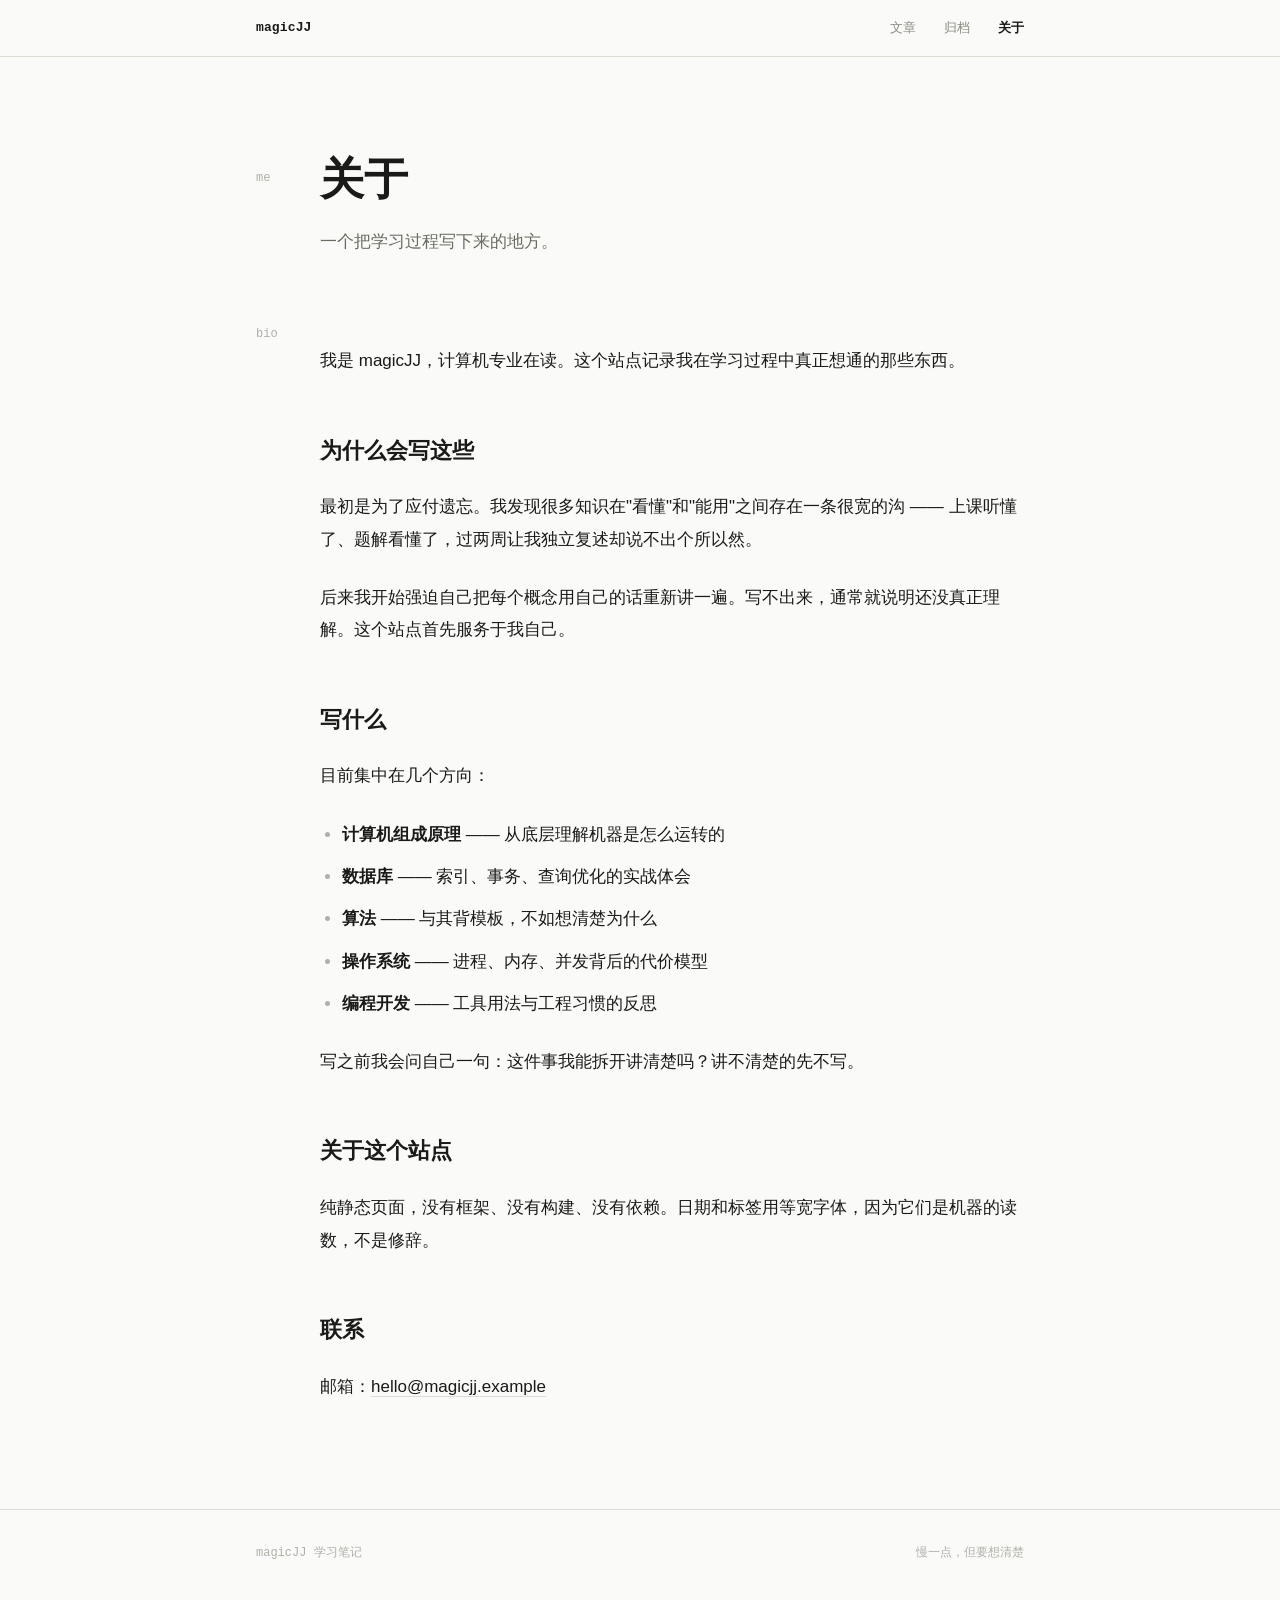
==== about.html @ ec259e51 "init: magicJJ 计算机学习笔记博客" ====
<!DOCTYPE html>
<html lang="zh-CN">
<head>
<meta charset="UTF-8">
<meta name="viewport" content="width=device-width, initial-scale=1.0">
<title>关于 · magicJJ</title>
<meta name="description" content="关于 magicJJ 与这个学习笔记站点。">
<meta name="author" content="magicJJ">
<meta name="theme-color" content="#fafaf8">
<link rel="stylesheet" href="style.css">
</head>
<body>

  <header class="top">
    <div class="wrap top-in">
      <a class="mark" href="index.html">magicJJ</a>
      <nav class="nav">
        <a href="index.html">文章</a>
        <a href="archive.html">归档</a>
        <a href="about.html" class="on">关于</a>
      </nav>
    </div>
  </header>

  <main class="wrap">

    <section class="hero">
      <div class="row">
        <div class="rail" aria-hidden="true">me</div>
        <div>
          <h1>关于</h1>
          <p>一个把学习过程写下来的地方。</p>
        </div>
      </div>
    </section>

    <div class="row">
      <div class="rail" aria-hidden="true">bio</div>
      <div class="prose">

        <p>我是 magicJJ，计算机专业在读。这个站点记录我在学习过程中真正想通的那些东西。</p>

        <h2>为什么会写这些</h2>

        <p>最初是为了应付遗忘。我发现很多知识在"看懂"和"能用"之间存在一条很宽的沟 —— 上课听懂了、题解看懂了，过两周让我独立复述却说不出个所以然。</p>

        <p>后来我开始强迫自己把每个概念用自己的话重新讲一遍。写不出来，通常就说明还没真正理解。这个站点首先服务于我自己。</p>

        <h2>写什么</h2>

        <p>目前集中在几个方向：</p>

        <ul>
          <li><strong>计算机组成原理</strong> —— 从底层理解机器是怎么运转的</li>
          <li><strong>数据库</strong> —— 索引、事务、查询优化的实战体会</li>
          <li><strong>算法</strong> —— 与其背模板，不如想清楚为什么</li>
          <li><strong>操作系统</strong> —— 进程、内存、并发背后的代价模型</li>
          <li><strong>编程开发</strong> —— 工具用法与工程习惯的反思</li>
        </ul>

        <p>写之前我会问自己一句：这件事我能拆开讲清楚吗？讲不清楚的先不写。</p>

        <h2>关于这个站点</h2>

        <p>纯静态页面，没有框架、没有构建、没有依赖。日期和标签用等宽字体，因为它们是机器的读数，不是修辞。</p>

        <h2>联系</h2>

        <p>邮箱：<a href="mailto:hello@magicjj.example">hello@magicjj.example</a></p>

      </div>
    </div>

  </main>

  <footer class="foot">
    <div class="wrap foot-in">
      <span>magicJJ 学习笔记</span>
      <span>慢一点，但要想清楚</span>
    </div>
  </footer>

  <script src="script.js" defer></script>
</body>
</html>
---- style.css ----
/* ============================================================
   magicJJ · 学习笔记
   ------------------------------------------------------------
   设计语言：机器语言（位 / 地址 / 等宽字符 / 精确性）
   视觉赌注：左侧等宽「地址栏」，每条笔记一个内存地址编号
   ============================================================ */

:root {
  /* 纸与墨（偏冷纸白，刻意避开 AI 常见的暖米 #F4F1EA） */
  --paper:      #fafaf8;
  --panel:      #f2f2ec;
  --ink:        #1a1a18;
  --ink-mid:    #6b6b62;
  --ink-soft:   #8a8a82;
  --ink-ghost:  #b0b0a8;

  /* 分隔线 */
  --rule:       #ddddd4;
  --rule-soft:  #ecece4;

  /* 唯一信号色：全站只用在「阅读时间」 */
  --signal:     #c2410c;

  /* 字体 */
  --serif:  "Noto Serif SC", "Source Han Serif SC", "Songti SC", "SimSun", serif;
  --sans:   -apple-system, BlinkMacSystemFont, "Segoe UI", "PingFang SC",
            "Hiragino Sans GB", "Microsoft YaHei", sans-serif;
  --mono:   ui-monospace, "SF Mono", "Cascadia Mono", Consolas,
            "Liberation Mono", Menlo, monospace;

  /* 版式节奏（比例约 1.33） */
  --fs-meta:   12px;
  --fs-small:  13px;
  --fs-body:   15px;
  --fs-lead:   17px;
  --fs-title:  22px;
  --fs-h1:     30px;
  --fs-hero:   44px;

  /* 布局：左侧地址栏宽度 */
  --rail:      64px;
  --content:   720px;

  --ease: cubic-bezier(0.4, 0, 0.2, 1);
}

*, *::before, *::after { box-sizing: border-box; }

html {
  -webkit-text-size-adjust: 100%;
  scroll-behavior: smooth;
}

body {
  margin: 0;
  background: var(--paper);
  color: var(--ink);
  font-family: var(--sans);
  font-size: var(--fs-body);
  line-height: 1.85;
  -webkit-font-smoothing: antialiased;
  text-rendering: optimizeLegibility;
}

a {
  color: inherit;
  text-decoration: none;
  transition: color 0.2s var(--ease);
}

::selection { background: #e6e6dc; color: var(--ink); }

.mono { font-family: var(--mono); font-variant-ligatures: none; }
.num  { font-family: var(--mono); font-variant-numeric: tabular-nums; }

/* ---------- 布局骨架 ---------- */

.wrap {
  width: 100%;
  max-width: calc(var(--content) + var(--rail) * 2);
  margin: 0 auto;
  padding: 0 40px;
}

/* 有地址栏的行：左边固定宽度的编号列，右边正文 */
.row {
  display: grid;
  grid-template-columns: var(--rail) 1fr;
  align-items: start;
}

.rail {
  padding-top: 2px;
  font-family: var(--mono);
  font-size: var(--fs-meta);
  line-height: 1.9;
  color: var(--ink-ghost);
  font-variant-numeric: tabular-nums;
}

/* 让地址编号与右侧标题的首行基线对齐 */
.hero .rail    { padding-top: 14px; }
.art-head .rail { padding-top: 3px; }
.year-group .rail { padding-top: 2px; }

/* ---------- 顶栏 ---------- */

.top {
  position: sticky;
  top: 0;
  z-index: 20;
  background: var(--paper);
  border-bottom: 1px solid var(--rule);
}

.top-in {
  display: flex;
  align-items: center;
  justify-content: space-between;
  height: 56px;
}

.mark {
  font-size: var(--fs-small);
  font-weight: 700;
  letter-spacing: 0.01em;
  font-family: var(--mono);
  color: var(--ink);
}

.mark:hover { color: var(--signal); }

.nav {
  display: flex;
  gap: 28px;
  font-size: var(--fs-small);
}

.nav a { color: var(--ink-soft); }
.nav a:hover { color: var(--ink); }
.nav a.on { color: var(--ink); font-weight: 600; }

/* ---------- 站头 ---------- */

.hero {
  padding: 96px 0 64px;
}

.hero h1 {
  margin: 0 0 20px;
  font-family: var(--serif);
  font-weight: 900;
  font-size: var(--fs-hero);
  line-height: 1.22;
  letter-spacing: -0.01em;
  color: var(--ink);
}

.hero p {
  margin: 0;
  max-width: 34em;
  font-size: var(--fs-lead);
  line-height: 1.8;
  color: var(--ink-mid);
}

/* ---------- 笔记列表 ---------- */

.notes { border-top: 1px solid var(--rule); }

.note {
  padding: 34px 0;
  border-bottom: 1px solid var(--rule-soft);
}

.note .row { row-gap: 0; }

.note-meta {
  display: flex;
  align-items: baseline;
  gap: 14px;
  margin-bottom: 8px;
  font-family: var(--mono);
  font-size: var(--fs-meta);
  color: var(--ink-ghost);
}

/* 唯一着色处：阅读时间 */
.note-meta .mins {
  color: var(--signal);
}

.note h2 {
  margin: 0 0 12px;
  font-size: var(--fs-title);
  font-weight: 700;
  line-height: 1.45;
  letter-spacing: -0.005em;
  color: var(--ink);
}

.note h2 a:hover { color: var(--ink-mid); }

.note p {
  margin: 0 0 14px;
  max-width: 40em;
  font-size: var(--fs-body);
  line-height: 1.85;
  color: var(--ink-mid);
}

/* 标签：等宽、无边框、无中间点，靠间距分隔 */
.note-tags {
  display: flex;
  flex-wrap: wrap;
  gap: 6px 18px;
  margin: 0;
  padding: 0;
  list-style: none;
  font-family: var(--mono);
  font-size: var(--fs-meta);
  color: var(--ink-soft);
}

.note-tags li::before { content: "#"; color: var(--ink-ghost); }

/* 标签可点：hover 时下划线出现，提示「可跳转」 */
.note-tags a {
  color: var(--ink-soft);
  border-bottom: 1px solid transparent;
}

.note-tags a:hover {
  color: var(--ink);
  border-bottom-color: var(--rule);
}

/* ---------- 归档页：筛选状态 ---------- */

.arch li.is-dim { display: none; }

.arch li.is-hit .addr { color: var(--signal); }

.arch li.is-hit a { color: var(--ink); }

/* ---------- 页脚 ---------- */

.foot {
  border-top: 1px solid var(--rule);
  padding: 32px 0 40px;
  font-family: var(--mono);
  font-size: var(--fs-meta);
  color: var(--ink-ghost);
}

.foot-in {
  display: flex;
  justify-content: space-between;
  gap: 20px;
  flex-wrap: wrap;
}

/* ---------- 正文页 ---------- */

.back {
  display: inline-block;
  margin: 48px 0 0;
  font-family: var(--mono);
  font-size: var(--fs-meta);
  color: var(--ink-ghost);
}

.back:hover { color: var(--ink); }

.art { padding: 40px 0 0; }

.art-head { padding-bottom: 8px; }

.art-head .note-meta { margin-bottom: 14px; }

.art-head h1 {
  margin: 0 0 20px;
  font-family: var(--serif);
  font-weight: 900;
  font-size: 36px;
  line-height: 1.3;
  letter-spacing: -0.01em;
  color: var(--ink);
}

.body-text {
  padding: 24px 0 0;
  font-size: var(--fs-lead);
  line-height: 1.9;
  color: var(--ink);
}

.body-text p { margin: 0 0 26px; }

.body-text h2 {
  margin: 52px 0 20px;
  font-family: var(--serif);
  font-size: 22px;
  font-weight: 900;
  line-height: 1.5;
  color: var(--ink);
}

.body-text h3 {
  margin: 36px 0 14px;
  font-size: var(--fs-lead);
  font-weight: 700;
  color: var(--ink);
}

.body-text strong { font-weight: 700; color: var(--ink); }

.body-text ul, .body-text ol { margin: 0 0 26px; padding-left: 22px; }
.body-text li { margin-bottom: 10px; }
.body-text li::marker { color: var(--ink-ghost); }

.body-text blockquote {
  margin: 32px 0;
  padding: 2px 0 2px 22px;
  border-left: 2px solid var(--ink);
  color: var(--ink-mid);
}
.body-text blockquote p:last-child { margin-bottom: 0; }

.body-text code {
  font-family: var(--mono);
  font-size: 0.88em;
  padding: 0.12em 0.4em;
  background: var(--panel);
  color: var(--ink);
}

.body-text pre {
  margin: 32px 0;
  padding: 20px 22px;
  background: var(--panel);
  border-left: 2px solid var(--rule);
  overflow-x: auto;
  line-height: 1.75;
}

.body-text pre code {
  padding: 0;
  background: none;
  font-size: 13.5px;
  color: var(--ink);
}

.body-text a {
  color: var(--ink);
  border-bottom: 1px solid var(--rule);
}

.body-text a:hover { border-bottom-color: var(--ink); }

/* 上一篇 / 下一篇 */
.pn {
  display: flex;
  justify-content: space-between;
  gap: 24px;
  margin: 64px 0 0;
  padding: 24px 0 80px;
  border-top: 1px solid var(--rule);
  font-family: var(--mono);
  font-size: var(--fs-small);
}

.pn a { color: var(--ink-mid); }
.pn a:hover { color: var(--ink); }
.pn .hide { visibility: hidden; pointer-events: none; }

/* ---------- 归档 ---------- */

.year {
  margin: 0 0 4px;
  font-family: var(--mono);
  font-size: var(--fs-small);
  font-weight: 700;
  color: var(--ink);
}

.year-group { padding: 40px 0 0; }

.arch { margin: 0; padding: 0; list-style: none; }

.arch li {
  display: grid;
  grid-template-columns: var(--rail) 1fr;
  align-items: baseline;
  padding: 11px 0;
  border-bottom: 1px solid var(--rule-soft);
}

.arch li:last-child { border-bottom: 0; }

.arch .addr {
  font-family: var(--mono);
  font-size: var(--fs-meta);
  color: var(--ink-ghost);
}

.arch a {
  font-size: var(--fs-lead);
  color: var(--ink);
}

.arch a:hover { color: var(--ink-mid); }

.arch-end {
  margin: 48px 0 0;
  padding: 0 0 80px;
  text-align: center;
  font-family: var(--mono);
  font-size: var(--fs-meta);
  color: var(--ink-ghost);
}

/* ---------- 关于 ---------- */

.prose {
  padding: 24px 0 80px;
  font-size: var(--fs-lead);
  line-height: 1.9;
  color: var(--ink);
}

.prose p { margin: 0 0 26px; }

.prose h2 {
  margin: 52px 0 20px;
  font-family: var(--serif);
  font-size: 22px;
  font-weight: 900;
  color: var(--ink);
}

.prose ul { margin: 0 0 26px; padding-left: 22px; }
.prose li { margin-bottom: 10px; }
.prose li::marker { color: var(--ink-ghost); }

.prose a {
  color: var(--ink);
  border-bottom: 1px solid var(--rule);
}
.prose a:hover { border-bottom-color: var(--ink); }

/* ---------- 详情页：默认隐藏，JS 切换 ---------- */

.art-stack { padding-bottom: 0; }   /* 纯查询容器，供 JS 定位 */
.art { display: none; }
.art.on { display: block; }

/* ---------- 键盘可达 ---------- */

a:focus-visible,
button:focus-visible {
  outline: 2px solid var(--signal);
  outline-offset: 3px;
}

/* ---------- 窗口较窄时收起地址栏 ---------- */

@media (max-width: 720px) {
  .wrap { padding: 0 22px; }
  .row, .arch li { grid-template-columns: 1fr; }
  .rail { display: none; }
  .hero { padding: 64px 0 44px; }
  .hero h1 { font-size: 32px; }
  .art-head h1 { font-size: 27px; }
  .foot-in { flex-direction: column; gap: 8px; }
}

/* 尊重减少动效 */
@media (prefers-reduced-motion: reduce) {
  html { scroll-behavior: auto; }
  *, *::before, *::after {
    transition-duration: 0.001ms !important;
    animation-duration: 0.001ms !important;
  }
}
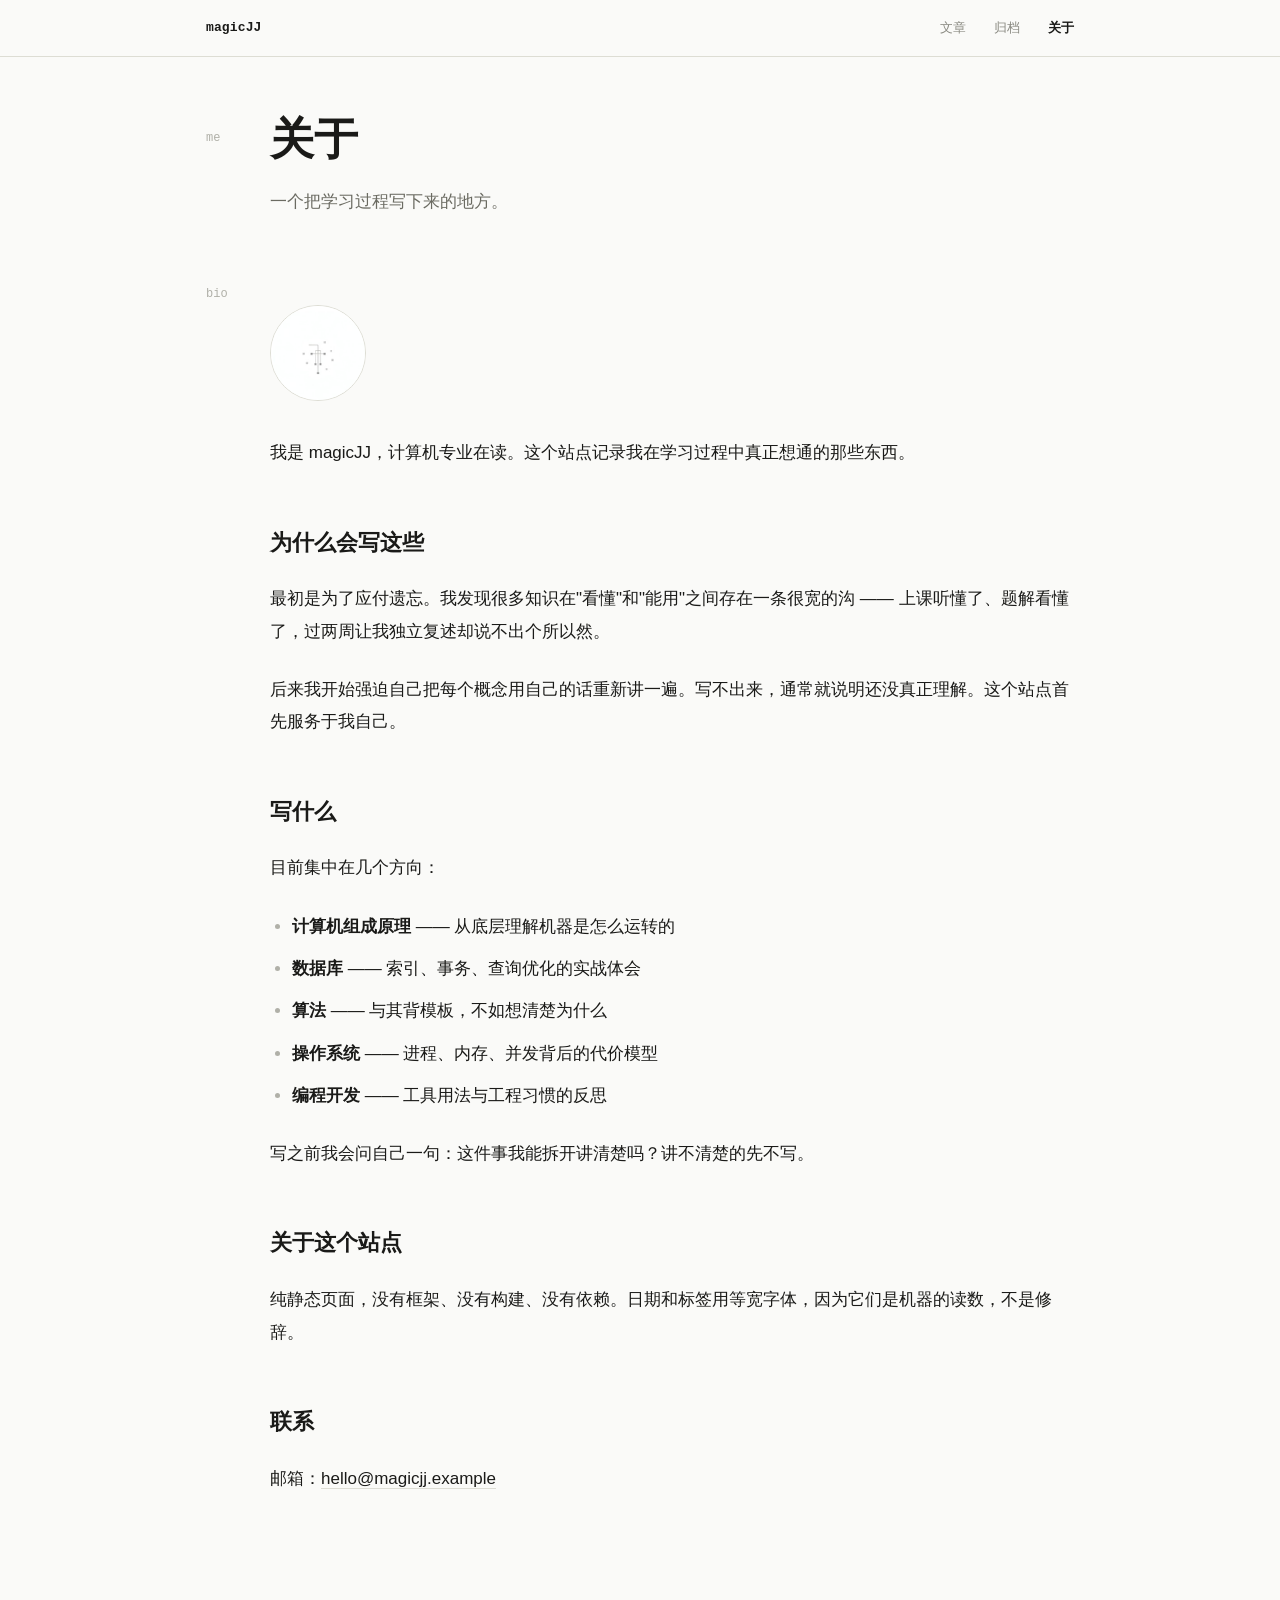
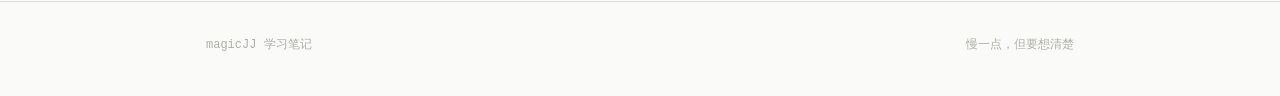
==== commit ab21f106: "feat: 固定 PC 版布局、加宽版面、首页横幅与关于页头像" ====
--- a/about.html
+++ b/about.html
@@ -2,7 +2,7 @@
 <html lang="zh-CN">
 <head>
 <meta charset="UTF-8">
-<meta name="viewport" content="width=device-width, initial-scale=1.0">
+<meta name="viewport" content="width=1280">
 <title>关于 · magicJJ</title>
 <meta name="description" content="关于 magicJJ 与这个学习笔记站点。">
 <meta name="author" content="magicJJ">
@@ -37,6 +37,10 @@
     <div class="row">
       <div class="rail" aria-hidden="true">bio</div>
       <div class="prose">
+
+        <figure class="portrait">
+          <img src="assets/avatar.jpg" alt="magicJJ" width="240" height="240" loading="lazy" decoding="async">
+        </figure>
 
         <p>我是 magicJJ，计算机专业在读。这个站点记录我在学习过程中真正想通的那些东西。</p>
 
--- a/style.css
+++ b/style.css
@@ -39,7 +39,7 @@
 
   /* 布局：左侧地址栏宽度 */
   --rail:      64px;
-  --content:   720px;
+  --content:   820px;
 
   --ease: cubic-bezier(0.4, 0, 0.2, 1);
 }
@@ -140,10 +140,26 @@
 .nav a:hover { color: var(--ink); }
 .nav a.on { color: var(--ink); font-weight: 600; }
 
+/* ---------- 首页横幅 ---------- */
+
+.banner {
+  margin: 0;
+  padding-top: 48px;
+}
+
+.banner img {
+  display: block;
+  width: 100%;
+  height: 200px;
+  object-fit: cover;
+  object-position: center;
+  border-radius: 2px;
+}
+
 /* ---------- 站头 ---------- */
 
 .hero {
-  padding: 96px 0 64px;
+  padding: 56px 0 64px;
 }
 
 .hero h1 {
@@ -422,6 +438,19 @@
 
 /* ---------- 关于 ---------- */
 
+.portrait {
+  margin: 0 0 36px;
+}
+
+.portrait img {
+  display: block;
+  width: 96px;
+  height: 96px;
+  object-fit: cover;
+  border-radius: 50%;
+  border: 1px solid var(--rule);
+}
+
 .prose {
   padding: 24px 0 80px;
   font-size: var(--fs-lead);
@@ -463,17 +492,11 @@
   outline-offset: 3px;
 }
 
-/* ---------- 窗口较窄时收起地址栏 ---------- */
-
-@media (max-width: 720px) {
-  .wrap { padding: 0 22px; }
-  .row, .arch li { grid-template-columns: 1fr; }
-  .rail { display: none; }
-  .hero { padding: 64px 0 44px; }
-  .hero h1 { font-size: 32px; }
-  .art-head h1 { font-size: 27px; }
-  .foot-in { flex-direction: column; gap: 8px; }
-}
+/* ---------- 固定 PC 版布局 ----------
+   刻意不做窄屏适配：所有设备（含手机）统一按
+   PC 版渲染，页面整体等比缩放显示。
+   若要恢复响应式，重新加上 max-width 断点并
+   把各页 viewport 改回 width=device-width 即可。 */
 
 /* 尊重减少动效 */
 @media (prefers-reduced-motion: reduce) {
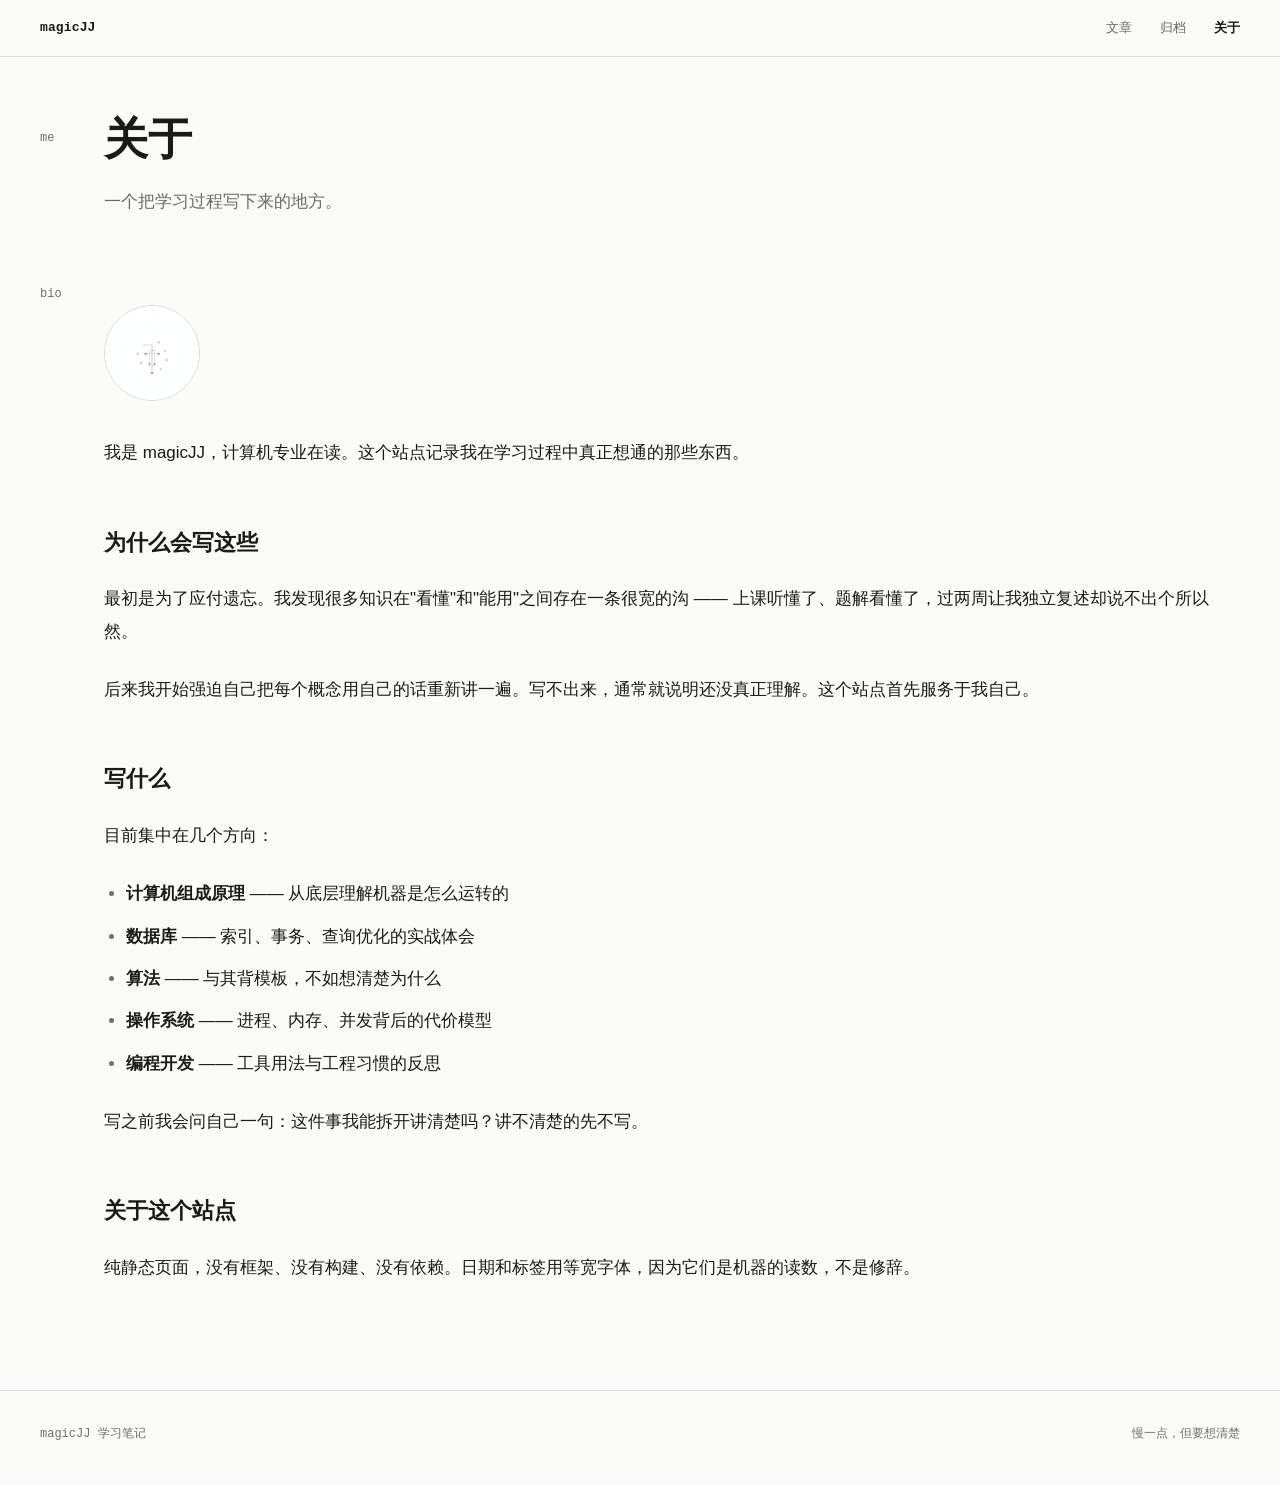
==== commit c96c4a8e: "fix: improve mobile layout and article navigation" ====
--- a/about.html
+++ b/about.html
@@ -2,7 +2,7 @@
 <html lang="zh-CN">
 <head>
 <meta charset="UTF-8">
-<meta name="viewport" content="width=1280">
+<meta name="viewport" content="width=device-width, initial-scale=1">
 <title>关于 · magicJJ</title>
 <meta name="description" content="关于 magicJJ 与这个学习笔记站点。">
 <meta name="author" content="magicJJ">
@@ -68,10 +68,6 @@
 
         <p>纯静态页面，没有框架、没有构建、没有依赖。日期和标签用等宽字体，因为它们是机器的读数，不是修辞。</p>
 
-        <h2>联系</h2>
-
-        <p>邮箱：<a href="mailto:hello@magicjj.example">hello@magicjj.example</a></p>
-
       </div>
     </div>
 
--- a/style.css
+++ b/style.css
@@ -11,8 +11,8 @@
   --panel:      #f2f2ec;
   --ink:        #1a1a18;
   --ink-mid:    #6b6b62;
-  --ink-soft:   #8a8a82;
-  --ink-ghost:  #b0b0a8;
+  --ink-soft:   #686860;
+  --ink-ghost:  #707068;
 
   /* 分隔线 */
   --rule:       #ddddd4;
@@ -39,7 +39,7 @@
 
   /* 布局：左侧地址栏宽度 */
   --rail:      64px;
-  --content:   820px;
+  --content:   1400px;
 
   --ease: cubic-bezier(0.4, 0, 0.2, 1);
 }
@@ -219,9 +219,9 @@
 
 .note p {
   margin: 0 0 14px;
-  max-width: 40em;
-  font-size: var(--fs-body);
-  line-height: 1.85;
+  max-width: 62em;
+  font-size: 18px;
+  line-height: 1.75;
   color: var(--ink-mid);
 }
 
@@ -311,6 +311,19 @@
   color: var(--ink);
 }
 
+/* 正文行宽限制逐元素生效：文字保持舒适行宽，
+   图片块则可占满整列宽度 */
+.body-text p,
+.body-text h2,
+.body-text h3,
+.body-text ul,
+.body-text ol,
+.body-text blockquote,
+.body-text pre,
+.body-text .pn {
+  max-width: 42em;
+}
+
 .body-text p { margin: 0 0 26px; }
 
 .body-text h2 {
@@ -373,6 +386,52 @@
 }
 
 .body-text a:hover { border-bottom-color: var(--ink); }
+
+/* ---------- 正文插图 ---------- */
+
+/* 单张配图：不铺满，控制高度，与正文行宽相称 */
+.fig {
+  margin: 44px 0;
+}
+
+.fig img {
+  display: block;
+  width: 100%;
+  max-width: 720px;
+  height: auto;
+  border-radius: 2px;
+  background: var(--panel);
+}
+
+/* 图片集：三列网格，横向排列（看完一行再看下一行）
+   不裁剪图片，竖版横版各留原比例 */
+.gallery {
+  margin: 48px 0;
+}
+
+.gallery-grid {
+  display: grid;
+  grid-template-columns: repeat(3, 1fr);
+  gap: 16px;
+  align-items: start;
+}
+
+.gallery-grid img {
+  display: block;
+  width: 100%;
+  height: auto;
+  border-radius: 2px;
+  background: var(--panel);
+}
+
+.gallery figcaption,
+.fig figcaption {
+  margin-top: 14px;
+  font-family: var(--mono);
+  font-size: var(--fs-meta);
+  line-height: 1.7;
+  color: var(--ink-ghost);
+}
 
 /* 上一篇 / 下一篇 */
 .pn {
@@ -492,11 +551,36 @@
   outline-offset: 3px;
 }
 
-/* ---------- 固定 PC 版布局 ----------
-   刻意不做窄屏适配：所有设备（含手机）统一按
-   PC 版渲染，页面整体等比缩放显示。
-   若要恢复响应式，重新加上 max-width 断点并
-   把各页 viewport 改回 width=device-width 即可。 */
+/* ---------- 窄屏布局 ---------- */
+
+@media (max-width: 760px) {
+  :root {
+    --rail: 42px;
+    --fs-lead: 16px;
+    --fs-title: 20px;
+    --fs-hero: 34px;
+  }
+
+  .wrap { padding: 0 18px; }
+  .top-in { height: 52px; }
+  .nav { gap: 16px; }
+  .banner { padding-top: 24px; }
+  .banner img { height: 120px; }
+  .hero { padding: 36px 0 42px; }
+  .hero h1 { margin-bottom: 14px; }
+  .hero p { line-height: 1.75; }
+  .note { padding: 26px 0; }
+  .note p { font-size: 16px; line-height: 1.75; }
+  .back { margin-top: 30px; }
+  .art { padding-top: 30px; }
+  .art-head h1 { font-size: 30px; }
+  .body-text { font-size: 17px; line-height: 1.85; }
+  .body-text h2 { margin-top: 42px; }
+  .gallery { margin: 36px 0; }
+  .gallery-grid { grid-template-columns: repeat(2, minmax(0, 1fr)); gap: 10px; }
+  .pn { margin-top: 48px; padding-bottom: 56px; }
+  .prose { padding-bottom: 56px; }
+}
 
 /* 尊重减少动效 */
 @media (prefers-reduced-motion: reduce) {
